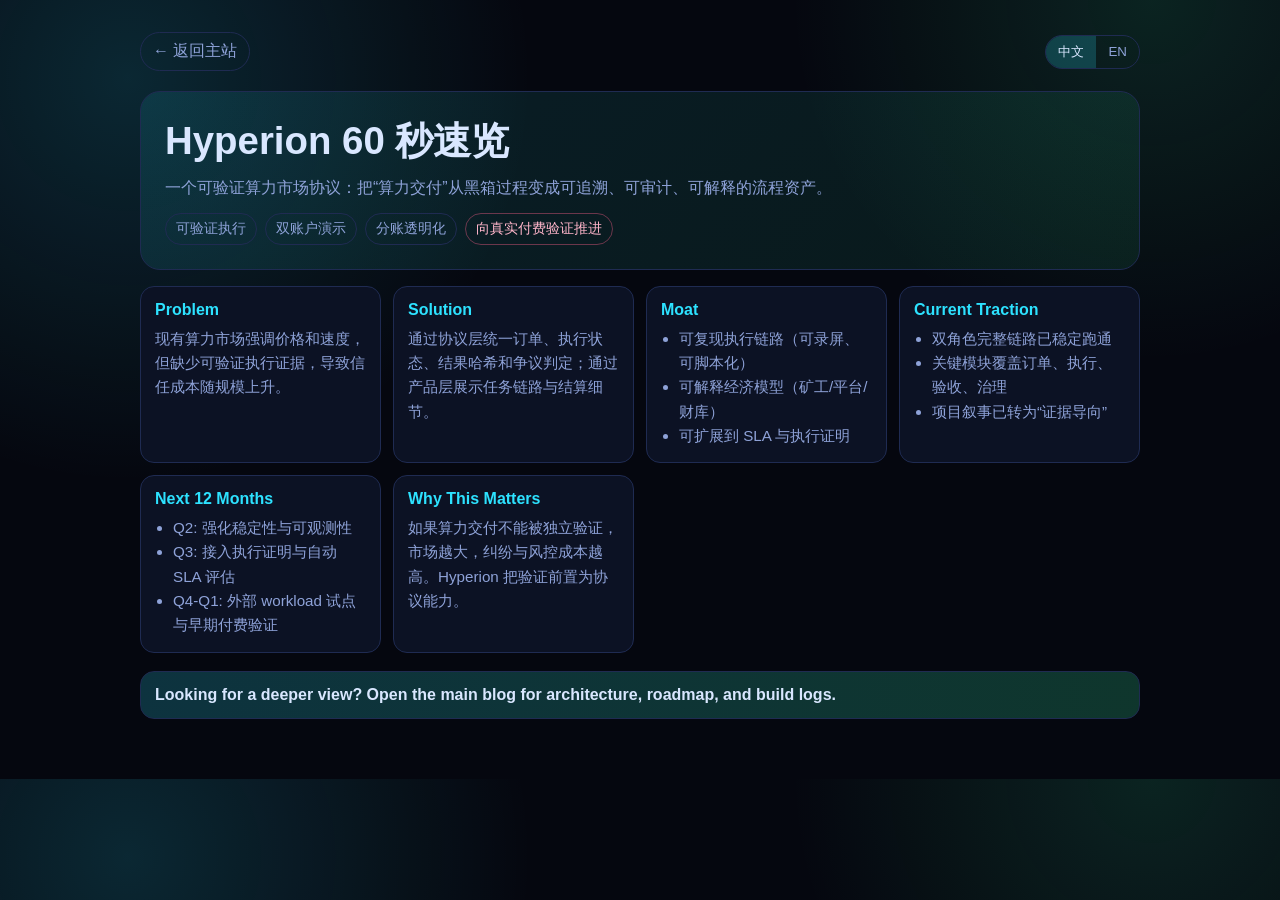
==== onepager.html @ fa4cafcc "feat: add bilingual tech visuals and 60s one-pager" ====
<!DOCTYPE html>
<html lang="zh-CN">
<head>
  <meta charset="UTF-8" />
  <meta name="viewport" content="width=device-width, initial-scale=1.0" />
  <title>Hyperion | 60s One Pager</title>
  <style>
    :root {
      --bg: #05070f;
      --card: #0c1224;
      --line: #1f2b52;
      --text: #d9e7ff;
      --muted: #8ea2d8;
      --accent: #2de2ff;
      --accent-2: #36f2a3;
      --danger: #ff5f8a;
    }

    * {
      box-sizing: border-box;
    }

    body {
      margin: 0;
      font-family: "Space Grotesk", "Segoe UI", sans-serif;
      background:
        radial-gradient(circle at 10% 10%, rgba(45, 226, 255, 0.15), transparent 30%),
        radial-gradient(circle at 90% 0%, rgba(54, 242, 163, 0.12), transparent 26%),
        var(--bg);
      color: var(--text);
    }

    .wrap {
      width: min(1000px, 92vw);
      margin: 32px auto 60px;
    }

    .top {
      display: flex;
      justify-content: space-between;
      align-items: center;
      margin-bottom: 20px;
      gap: 12px;
    }

    .back {
      color: var(--muted);
      text-decoration: none;
      border: 1px solid var(--line);
      border-radius: 999px;
      padding: 8px 12px;
      transition: 0.2s;
    }

    .back:hover {
      color: var(--text);
      border-color: var(--accent);
    }

    .lang {
      display: inline-flex;
      border: 1px solid var(--line);
      border-radius: 999px;
      overflow: hidden;
    }

    .lang button {
      background: transparent;
      border: 0;
      color: var(--muted);
      padding: 7px 12px;
      cursor: pointer;
    }

    .lang button.active {
      background: rgba(45, 226, 255, 0.2);
      color: var(--text);
    }

    .hero {
      background: linear-gradient(135deg, rgba(45, 226, 255, 0.1), rgba(54, 242, 163, 0.08));
      border: 1px solid var(--line);
      border-radius: 20px;
      padding: 24px;
      margin-bottom: 16px;
    }

    h1 {
      margin: 0 0 8px;
      font-size: clamp(1.5rem, 3vw, 2.4rem);
    }

    .sub {
      color: var(--muted);
      margin: 0;
      line-height: 1.6;
    }

    .grid {
      margin-top: 16px;
      display: grid;
      grid-template-columns: repeat(auto-fit, minmax(220px, 1fr));
      gap: 12px;
    }

    .card {
      background: var(--card);
      border: 1px solid var(--line);
      border-radius: 14px;
      padding: 14px;
    }

    .card h3 {
      margin: 0 0 8px;
      font-size: 1rem;
      color: var(--accent);
    }

    .card p,
    .card li {
      margin: 0;
      color: var(--muted);
      line-height: 1.6;
      font-size: 0.95rem;
    }

    ul {
      margin: 0;
      padding-left: 18px;
    }

    .pill-row {
      margin-top: 12px;
      display: flex;
      flex-wrap: wrap;
      gap: 8px;
    }

    .pill {
      border: 1px solid var(--line);
      border-radius: 999px;
      padding: 6px 10px;
      color: var(--muted);
      font-size: 0.85rem;
    }

    .risk {
      border-color: rgba(255, 95, 138, 0.4);
      color: #ffb5ca;
    }

    .cta {
      margin-top: 18px;
      background: linear-gradient(90deg, rgba(45, 226, 255, 0.2), rgba(54, 242, 163, 0.2));
      border: 1px solid var(--line);
      border-radius: 14px;
      padding: 14px;
      color: var(--text);
      font-weight: 600;
    }
  </style>
</head>
<body>
  <div class="wrap">
    <div class="top">
      <a class="back" href="index.html" data-i18n="back">← 返回主站</a>
      <div class="lang">
        <button id="zh" class="active">中文</button>
        <button id="en">EN</button>
      </div>
    </div>

    <section class="hero">
      <h1 data-i18n="title">Hyperion 60 秒速览</h1>
      <p class="sub" data-i18n="subtitle">一个可验证算力市场协议：把“算力交付”从黑箱过程变成可追溯、可审计、可解释的流程资产。</p>
      <div class="pill-row">
        <span class="pill" data-i18n="tag1">可验证执行</span>
        <span class="pill" data-i18n="tag2">双账户演示</span>
        <span class="pill" data-i18n="tag3">分账透明化</span>
        <span class="pill risk" data-i18n="tag4">向真实付费验证推进</span>
      </div>
    </section>

    <div class="grid">
      <article class="card">
        <h3 data-i18n="c1t">Problem</h3>
        <p data-i18n="c1d">现有算力市场强调价格和速度，但缺少可验证执行证据，导致信任成本随规模上升。</p>
      </article>

      <article class="card">
        <h3 data-i18n="c2t">Solution</h3>
        <p data-i18n="c2d">通过协议层统一订单、执行状态、结果哈希和争议判定；通过产品层展示任务链路与结算细节。</p>
      </article>

      <article class="card">
        <h3 data-i18n="c3t">Moat</h3>
        <ul>
          <li data-i18n="c3a">可复现执行链路（可录屏、可脚本化）</li>
          <li data-i18n="c3b">可解释经济模型（矿工/平台/财库）</li>
          <li data-i18n="c3c">可扩展到 SLA 与执行证明</li>
        </ul>
      </article>

      <article class="card">
        <h3 data-i18n="c4t">Current Traction</h3>
        <ul>
          <li data-i18n="c4a">双角色完整链路已稳定跑通</li>
          <li data-i18n="c4b">关键模块覆盖订单、执行、验收、治理</li>
          <li data-i18n="c4c">项目叙事已转为“证据导向”</li>
        </ul>
      </article>

      <article class="card">
        <h3 data-i18n="c5t">Next 12 Months</h3>
        <ul>
          <li data-i18n="c5a">Q2: 强化稳定性与可观测性</li>
          <li data-i18n="c5b">Q3: 接入执行证明与自动 SLA 评估</li>
          <li data-i18n="c5c">Q4-Q1: 外部 workload 试点与早期付费验证</li>
        </ul>
      </article>

      <article class="card">
        <h3 data-i18n="c6t">Why This Matters</h3>
        <p data-i18n="c6d">如果算力交付不能被独立验证，市场越大，纠纷与风控成本越高。Hyperion 把验证前置为协议能力。</p>
      </article>
    </div>

    <div class="cta" data-i18n="cta">Looking for a deeper view? Open the main blog for architecture, roadmap, and build logs.</div>
  </div>

  <script>
    const dict = {
      zh: {
        back: '← 返回主站',
        title: 'Hyperion 60 秒速览',
        subtitle: '一个可验证算力市场协议：把“算力交付”从黑箱过程变成可追溯、可审计、可解释的流程资产。',
        tag1: '可验证执行',
        tag2: '双账户演示',
        tag3: '分账透明化',
        tag4: '向真实付费验证推进',
        c1t: '问题',
        c1d: '现有算力市场强调价格和速度，但缺少可验证执行证据，导致信任成本随规模上升。',
        c2t: '方案',
        c2d: '通过协议层统一订单、执行状态、结果哈希和争议判定；通过产品层展示任务链路与结算细节。',
        c3t: '护城河',
        c3a: '可复现执行链路（可录屏、可脚本化）',
        c3b: '可解释经济模型（矿工/平台/财库）',
        c3c: '可扩展到 SLA 与执行证明',
        c4t: '当前进展',
        c4a: '双角色完整链路已稳定跑通',
        c4b: '关键模块覆盖订单、执行、验收、治理',
        c4c: '项目叙事已转为“证据导向”',
        c5t: '未来 12 个月',
        c5a: 'Q2: 强化稳定性与可观测性',
        c5b: 'Q3: 接入执行证明与自动 SLA 评估',
        c5c: 'Q4-Q1: 外部 workload 试点与早期付费验证',
        c6t: '为什么重要',
        c6d: '如果算力交付不能被独立验证，市场越大，纠纷与风控成本越高。Hyperion 把验证前置为协议能力。',
        cta: '想看完整论证，请返回主站查看架构拆解、路线图和研发日志。',
      },
      en: {
        back: '← Back to Main Site',
        title: 'Hyperion in 60 Seconds',
        subtitle: 'A verifiable compute market protocol that turns compute delivery from black-box execution into traceable, auditable, explainable process assets.',
        tag1: 'Verifiable Execution',
        tag2: 'Dual-Account Demo',
        tag3: 'Transparent Settlement',
        tag4: 'Moving Toward Paid Validation',
        c1t: 'Problem',
        c1d: 'Most compute markets optimize for price and speed, but lack execution verifiability, causing trust costs to scale with market size.',
        c2t: 'Solution',
        c2d: 'Unify orders, execution states, result hashes, and dispute verdicts at protocol level; expose full task and settlement flow at product level.',
        c3t: 'Moat',
        c3a: 'Reproducible delivery flow (recordable, scriptable)',
        c3b: 'Explainable economics (miner/platform/treasury)',
        c3c: 'Extensible toward SLA and execution attestations',
        c4t: 'Current Traction',
        c4a: 'Stable end-to-end dual-role flow',
        c4b: 'Core modules across order, execute, accept, govern',
        c4c: 'Narrative upgraded to evidence-first storytelling',
        c5t: 'Next 12 Months',
        c5a: 'Q2: Improve reliability and observability',
        c5b: 'Q3: Integrate execution proofs and SLA automation',
        c5c: 'Q4-Q1: External workload pilots and early paid validation',
        c6t: 'Why It Matters',
        c6d: 'If compute delivery cannot be independently verified, dispute and risk-control costs grow with scale. Hyperion puts verification into protocol primitives.',
        cta: 'Looking for the full thesis? Return to the main site for architecture breakdown, roadmap, and build logs.',
      },
    }

    const zhBtn = document.getElementById('zh')
    const enBtn = document.getElementById('en')

    function setLang(lang) {
      document.documentElement.lang = lang === 'zh' ? 'zh-CN' : 'en'
      const d = dict[lang]
      document.querySelectorAll('[data-i18n]').forEach((el) => {
        const k = el.getAttribute('data-i18n')
        if (d[k]) el.textContent = d[k]
      })
      zhBtn.classList.toggle('active', lang === 'zh')
      enBtn.classList.toggle('active', lang === 'en')
    }

    zhBtn.addEventListener('click', () => setLang('zh'))
    enBtn.addEventListener('click', () => setLang('en'))
  </script>
</body>
</html>
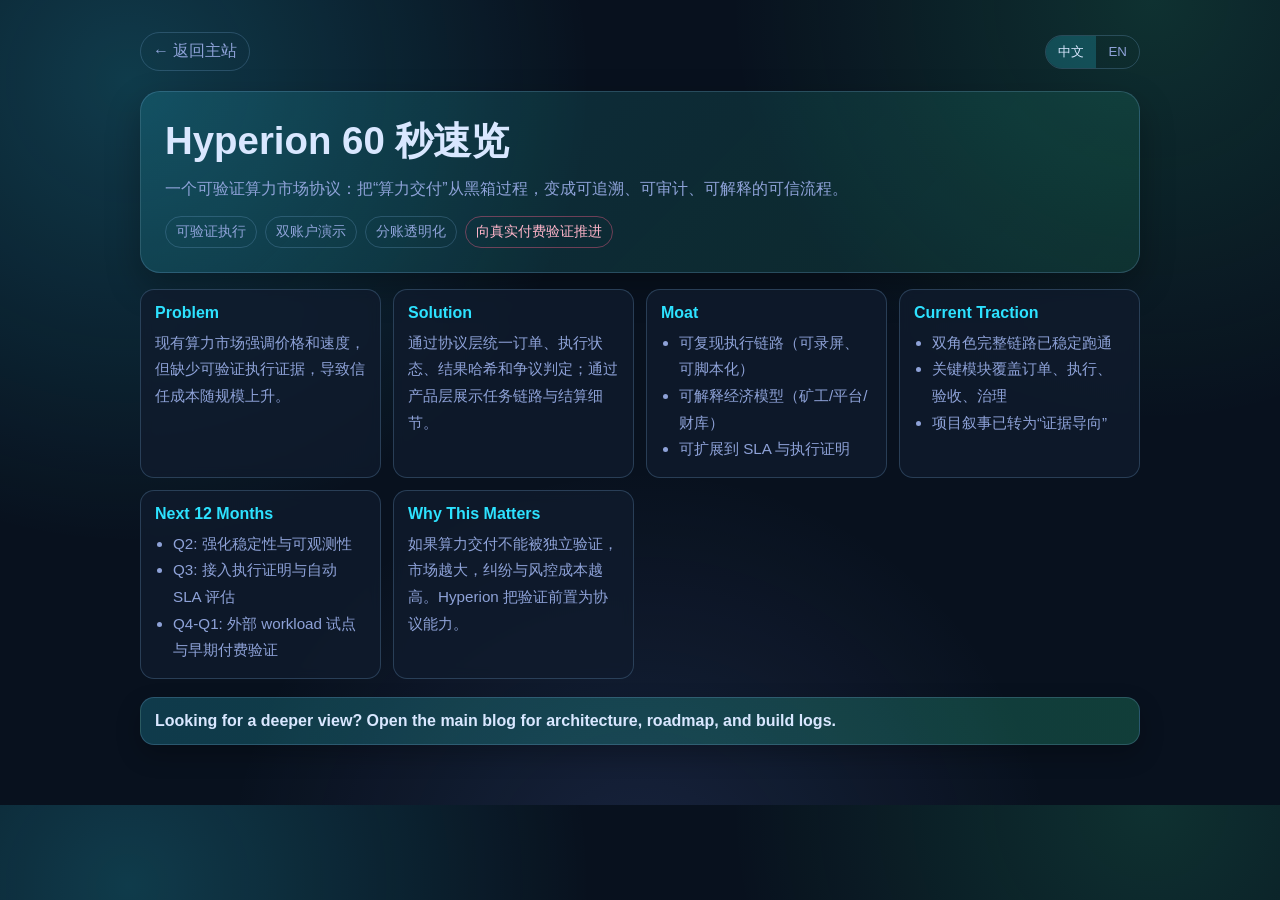
==== commit 6370bcb3: "refine: soften tone and storytelling flow" ====
--- a/onepager.html
+++ b/onepager.html
@@ -6,9 +6,9 @@
   <title>Hyperion | 60s One Pager</title>
   <style>
     :root {
-      --bg: #05070f;
-      --card: #0c1224;
-      --line: #1f2b52;
+      --bg: #08111e;
+      --card: rgba(16, 28, 46, 0.78);
+      --line: rgba(120, 170, 214, 0.26);
       --text: #d9e7ff;
       --muted: #8ea2d8;
       --accent: #2de2ff;
@@ -24,8 +24,9 @@
       margin: 0;
       font-family: "Space Grotesk", "Segoe UI", sans-serif;
       background:
-        radial-gradient(circle at 10% 10%, rgba(45, 226, 255, 0.15), transparent 30%),
-        radial-gradient(circle at 90% 0%, rgba(54, 242, 163, 0.12), transparent 26%),
+        radial-gradient(circle at 10% 10%, rgba(45, 226, 255, 0.2), transparent 34%),
+        radial-gradient(circle at 90% 0%, rgba(54, 242, 163, 0.14), transparent 30%),
+        radial-gradient(circle at 50% 110%, rgba(122, 150, 255, 0.14), transparent 38%),
         var(--bg);
       color: var(--text);
     }
@@ -78,11 +79,12 @@
     }
 
     .hero {
-      background: linear-gradient(135deg, rgba(45, 226, 255, 0.1), rgba(54, 242, 163, 0.08));
+      background: linear-gradient(135deg, rgba(45, 226, 255, 0.14), rgba(54, 242, 163, 0.1));
       border: 1px solid var(--line);
       border-radius: 20px;
       padding: 24px;
       margin-bottom: 16px;
+      box-shadow: 0 14px 34px rgba(0, 0, 0, 0.28);
     }
 
     h1 {
@@ -93,7 +95,7 @@
     .sub {
       color: var(--muted);
       margin: 0;
-      line-height: 1.6;
+      line-height: 1.8;
     }
 
     .grid {
@@ -108,6 +110,13 @@
       border: 1px solid var(--line);
       border-radius: 14px;
       padding: 14px;
+      backdrop-filter: blur(6px);
+      transition: transform 220ms ease, border-color 220ms ease;
+    }
+
+    .card:hover {
+      transform: translateY(-2px);
+      border-color: rgba(45, 226, 255, 0.4);
     }
 
     .card h3 {
@@ -120,7 +129,7 @@
     .card li {
       margin: 0;
       color: var(--muted);
-      line-height: 1.6;
+      line-height: 1.75;
       font-size: 0.95rem;
     }
 
@@ -157,6 +166,7 @@
       padding: 14px;
       color: var(--text);
       font-weight: 600;
+      box-shadow: 0 10px 24px rgba(0, 0, 0, 0.24);
     }
   </style>
 </head>
@@ -172,7 +182,7 @@
 
     <section class="hero">
       <h1 data-i18n="title">Hyperion 60 秒速览</h1>
-      <p class="sub" data-i18n="subtitle">一个可验证算力市场协议：把“算力交付”从黑箱过程变成可追溯、可审计、可解释的流程资产。</p>
+      <p class="sub" data-i18n="subtitle">一个可验证算力市场协议：把“算力交付”从黑箱过程，变成可追溯、可审计、可解释的可信流程。</p>
       <div class="pill-row">
         <span class="pill" data-i18n="tag1">可验证执行</span>
         <span class="pill" data-i18n="tag2">双账户演示</span>
@@ -233,15 +243,15 @@
       zh: {
         back: '← 返回主站',
         title: 'Hyperion 60 秒速览',
-        subtitle: '一个可验证算力市场协议：把“算力交付”从黑箱过程变成可追溯、可审计、可解释的流程资产。',
+        subtitle: '一个可验证算力市场协议：把“算力交付”从黑箱过程，变成可追溯、可审计、可解释的可信流程。',
         tag1: '可验证执行',
         tag2: '双账户演示',
         tag3: '分账透明化',
         tag4: '向真实付费验证推进',
         c1t: '问题',
-        c1d: '现有算力市场强调价格和速度，但缺少可验证执行证据，导致信任成本随规模上升。',
+        c1d: '现有算力市场强调价格和速度，但可验证执行证据不足，信任成本会随规模上升。',
         c2t: '方案',
-        c2d: '通过协议层统一订单、执行状态、结果哈希和争议判定；通过产品层展示任务链路与结算细节。',
+        c2d: '在协议层统一订单、执行状态、结果哈希和争议判定；在产品层把任务链路与结算细节讲清楚。',
         c3t: '护城河',
         c3a: '可复现执行链路（可录屏、可脚本化）',
         c3b: '可解释经济模型（矿工/平台/财库）',
@@ -255,21 +265,21 @@
         c5b: 'Q3: 接入执行证明与自动 SLA 评估',
         c5c: 'Q4-Q1: 外部 workload 试点与早期付费验证',
         c6t: '为什么重要',
-        c6d: '如果算力交付不能被独立验证，市场越大，纠纷与风控成本越高。Hyperion 把验证前置为协议能力。',
-        cta: '想看完整论证，请返回主站查看架构拆解、路线图和研发日志。',
+        c6d: '当算力交付无法独立验证时，市场越大，纠纷与风控成本越高。Hyperion 将验证前置为协议能力。',
+        cta: '想看完整论证，可返回主站查看架构拆解、路线图和研发日志。',
       },
       en: {
         back: '← Back to Main Site',
         title: 'Hyperion in 60 Seconds',
-        subtitle: 'A verifiable compute market protocol that turns compute delivery from black-box execution into traceable, auditable, explainable process assets.',
+        subtitle: 'A verifiable compute market protocol that turns black-box delivery into a traceable, auditable, explainable flow.',
         tag1: 'Verifiable Execution',
         tag2: 'Dual-Account Demo',
         tag3: 'Transparent Settlement',
         tag4: 'Moving Toward Paid Validation',
         c1t: 'Problem',
-        c1d: 'Most compute markets optimize for price and speed, but lack execution verifiability, causing trust costs to scale with market size.',
+        c1d: 'Most compute markets optimize for price and speed, but still lack enough execution verifiability, so trust costs scale with size.',
         c2t: 'Solution',
-        c2d: 'Unify orders, execution states, result hashes, and dispute verdicts at protocol level; expose full task and settlement flow at product level.',
+        c2d: 'Unify orders, execution states, result hashes, and dispute verdicts at protocol level, then expose the full task and settlement flow at product level.',
         c3t: 'Moat',
         c3a: 'Reproducible delivery flow (recordable, scriptable)',
         c3b: 'Explainable economics (miner/platform/treasury)',
@@ -283,7 +293,7 @@
         c5b: 'Q3: Integrate execution proofs and SLA automation',
         c5c: 'Q4-Q1: External workload pilots and early paid validation',
         c6t: 'Why It Matters',
-        c6d: 'If compute delivery cannot be independently verified, dispute and risk-control costs grow with scale. Hyperion puts verification into protocol primitives.',
+        c6d: 'If compute delivery cannot be independently verified, dispute and risk-control costs grow with scale. Hyperion treats verification as a protocol primitive.',
         cta: 'Looking for the full thesis? Return to the main site for architecture breakdown, roadmap, and build logs.',
       },
     }
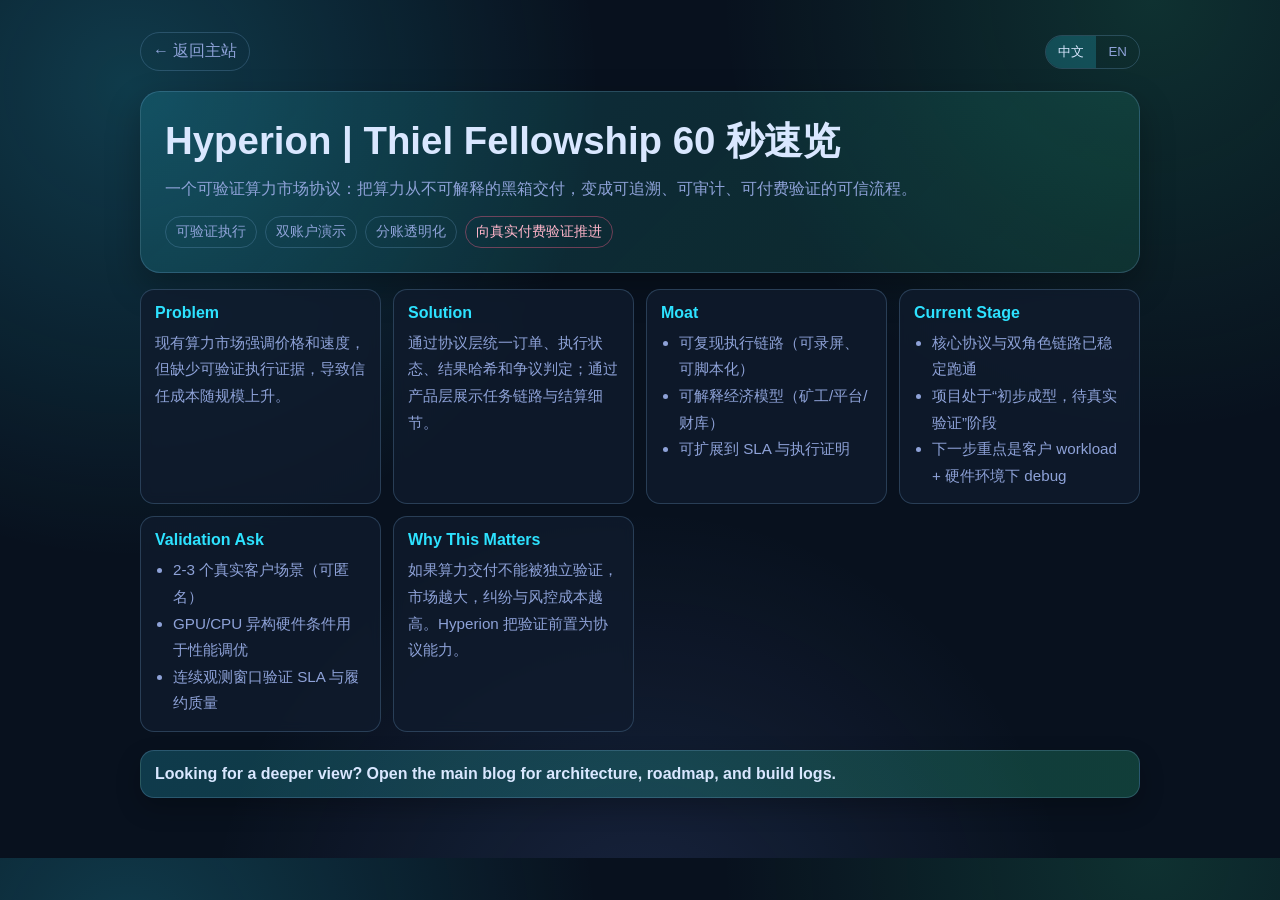
==== commit f995b571: "feat: craft Thiel Fellowship application narrative" ====
--- a/onepager.html
+++ b/onepager.html
@@ -181,8 +181,8 @@
     </div>
 
     <section class="hero">
-      <h1 data-i18n="title">Hyperion 60 秒速览</h1>
-      <p class="sub" data-i18n="subtitle">一个可验证算力市场协议：把“算力交付”从黑箱过程，变成可追溯、可审计、可解释的可信流程。</p>
+      <h1 data-i18n="title">Hyperion | Thiel Fellowship 60 秒速览</h1>
+      <p class="sub" data-i18n="subtitle">一个可验证算力市场协议：把算力从不可解释的黑箱交付，变成可追溯、可审计、可付费验证的可信流程。</p>
       <div class="pill-row">
         <span class="pill" data-i18n="tag1">可验证执行</span>
         <span class="pill" data-i18n="tag2">双账户演示</span>
@@ -212,20 +212,20 @@
       </article>
 
       <article class="card">
-        <h3 data-i18n="c4t">Current Traction</h3>
+        <h3 data-i18n="c4t">Current Stage</h3>
         <ul>
-          <li data-i18n="c4a">双角色完整链路已稳定跑通</li>
-          <li data-i18n="c4b">关键模块覆盖订单、执行、验收、治理</li>
-          <li data-i18n="c4c">项目叙事已转为“证据导向”</li>
+          <li data-i18n="c4a">核心协议与双角色链路已稳定跑通</li>
+          <li data-i18n="c4b">项目处于“初步成型，待真实验证”阶段</li>
+          <li data-i18n="c4c">下一步重点是客户 workload + 硬件环境下 debug</li>
         </ul>
       </article>
 
       <article class="card">
-        <h3 data-i18n="c5t">Next 12 Months</h3>
+        <h3 data-i18n="c5t">Validation Ask</h3>
         <ul>
-          <li data-i18n="c5a">Q2: 强化稳定性与可观测性</li>
-          <li data-i18n="c5b">Q3: 接入执行证明与自动 SLA 评估</li>
-          <li data-i18n="c5c">Q4-Q1: 外部 workload 试点与早期付费验证</li>
+          <li data-i18n="c5a">2-3 个真实客户场景（可匿名）</li>
+          <li data-i18n="c5b">GPU/CPU 异构硬件条件用于性能调优</li>
+          <li data-i18n="c5c">连续观测窗口验证 SLA 与履约质量</li>
         </ul>
       </article>
 
@@ -242,8 +242,8 @@
     const dict = {
       zh: {
         back: '← 返回主站',
-        title: 'Hyperion 60 秒速览',
-        subtitle: '一个可验证算力市场协议：把“算力交付”从黑箱过程，变成可追溯、可审计、可解释的可信流程。',
+        title: 'Hyperion | Thiel Fellowship 60 秒速览',
+        subtitle: '一个可验证算力市场协议：把算力从不可解释的黑箱交付，变成可追溯、可审计、可付费验证的可信流程。',
         tag1: '可验证执行',
         tag2: '双账户演示',
         tag3: '分账透明化',
@@ -256,22 +256,22 @@
         c3a: '可复现执行链路（可录屏、可脚本化）',
         c3b: '可解释经济模型（矿工/平台/财库）',
         c3c: '可扩展到 SLA 与执行证明',
-        c4t: '当前进展',
-        c4a: '双角色完整链路已稳定跑通',
-        c4b: '关键模块覆盖订单、执行、验收、治理',
-        c4c: '项目叙事已转为“证据导向”',
-        c5t: '未来 12 个月',
-        c5a: 'Q2: 强化稳定性与可观测性',
-        c5b: 'Q3: 接入执行证明与自动 SLA 评估',
-        c5c: 'Q4-Q1: 外部 workload 试点与早期付费验证',
+        c4t: '当前阶段',
+        c4a: '核心协议与双角色链路已稳定跑通',
+        c4b: '项目处于“初步成型，待真实验证”阶段',
+        c4c: '下一步重点是客户 workload + 硬件环境下 debug',
+        c5t: '验证请求',
+        c5a: '2-3 个真实客户场景（可匿名）',
+        c5b: 'GPU/CPU 异构硬件条件用于性能调优',
+        c5c: '连续观测窗口验证 SLA 与履约质量',
         c6t: '为什么重要',
         c6d: '当算力交付无法独立验证时，市场越大，纠纷与风控成本越高。Hyperion 将验证前置为协议能力。',
-        cta: '想看完整论证，可返回主站查看架构拆解、路线图和研发日志。',
+        cta: '如果你认可这个方向，请帮助我们连接真实客户场景与验证硬件环境。',
       },
       en: {
         back: '← Back to Main Site',
-        title: 'Hyperion in 60 Seconds',
-        subtitle: 'A verifiable compute market protocol that turns black-box delivery into a traceable, auditable, explainable flow.',
+        title: 'Hyperion | Thiel Fellowship in 60 Seconds',
+        subtitle: 'A verifiable compute market protocol that turns opaque compute delivery into a traceable, auditable, and commercially testable flow.',
         tag1: 'Verifiable Execution',
         tag2: 'Dual-Account Demo',
         tag3: 'Transparent Settlement',
@@ -284,17 +284,17 @@
         c3a: 'Reproducible delivery flow (recordable, scriptable)',
         c3b: 'Explainable economics (miner/platform/treasury)',
         c3c: 'Extensible toward SLA and execution attestations',
-        c4t: 'Current Traction',
-        c4a: 'Stable end-to-end dual-role flow',
-        c4b: 'Core modules across order, execute, accept, govern',
-        c4c: 'Narrative upgraded to evidence-first storytelling',
-        c5t: 'Next 12 Months',
-        c5a: 'Q2: Improve reliability and observability',
-        c5b: 'Q3: Integrate execution proofs and SLA automation',
-        c5c: 'Q4-Q1: External workload pilots and early paid validation',
+        c4t: 'Current Stage',
+        c4a: 'Core protocol and dual-role flow are stable',
+        c4b: 'Project is early-formed and ready for real-world validation',
+        c4c: 'Next focus: debug convergence with customer workloads and hardware',
+        c5t: 'Validation Ask',
+        c5a: '2-3 real customer scenarios (anonymous acceptable)',
+        c5b: 'Heterogeneous GPU/CPU environments for tuning',
+        c5c: 'Continuous observation window for SLA and fulfillment quality',
         c6t: 'Why It Matters',
         c6d: 'If compute delivery cannot be independently verified, dispute and risk-control costs grow with scale. Hyperion treats verification as a protocol primitive.',
-        cta: 'Looking for the full thesis? Return to the main site for architecture breakdown, roadmap, and build logs.',
+        cta: 'If this thesis resonates, help us secure customer validation scenarios and the right hardware environment.',
       },
     }
 
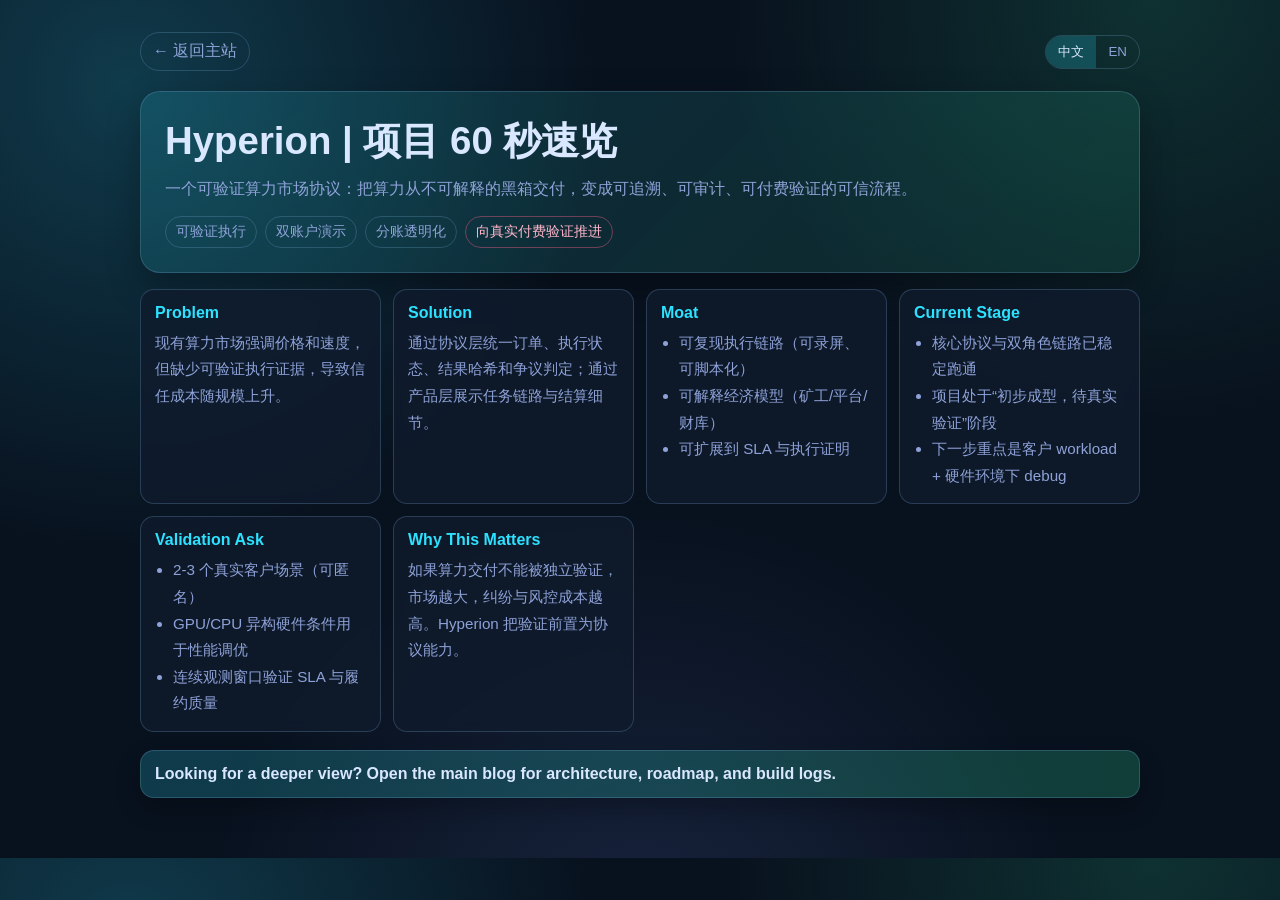
==== commit b37ff9b5: "refactor: neutralize fellowship-specific interface wording" ====
--- a/onepager.html
+++ b/onepager.html
@@ -181,7 +181,7 @@
     </div>
 
     <section class="hero">
-      <h1 data-i18n="title">Hyperion | Thiel Fellowship 60 秒速览</h1>
+      <h1 data-i18n="title">Hyperion | 项目 60 秒速览</h1>
       <p class="sub" data-i18n="subtitle">一个可验证算力市场协议：把算力从不可解释的黑箱交付，变成可追溯、可审计、可付费验证的可信流程。</p>
       <div class="pill-row">
         <span class="pill" data-i18n="tag1">可验证执行</span>
@@ -242,7 +242,7 @@
     const dict = {
       zh: {
         back: '← 返回主站',
-        title: 'Hyperion | Thiel Fellowship 60 秒速览',
+        title: 'Hyperion | 项目 60 秒速览',
         subtitle: '一个可验证算力市场协议：把算力从不可解释的黑箱交付，变成可追溯、可审计、可付费验证的可信流程。',
         tag1: '可验证执行',
         tag2: '双账户演示',
@@ -270,7 +270,7 @@
       },
       en: {
         back: '← Back to Main Site',
-        title: 'Hyperion | Thiel Fellowship in 60 Seconds',
+        title: 'Hyperion | Project in 60 Seconds',
         subtitle: 'A verifiable compute market protocol that turns opaque compute delivery into a traceable, auditable, and commercially testable flow.',
         tag1: 'Verifiable Execution',
         tag2: 'Dual-Account Demo',
